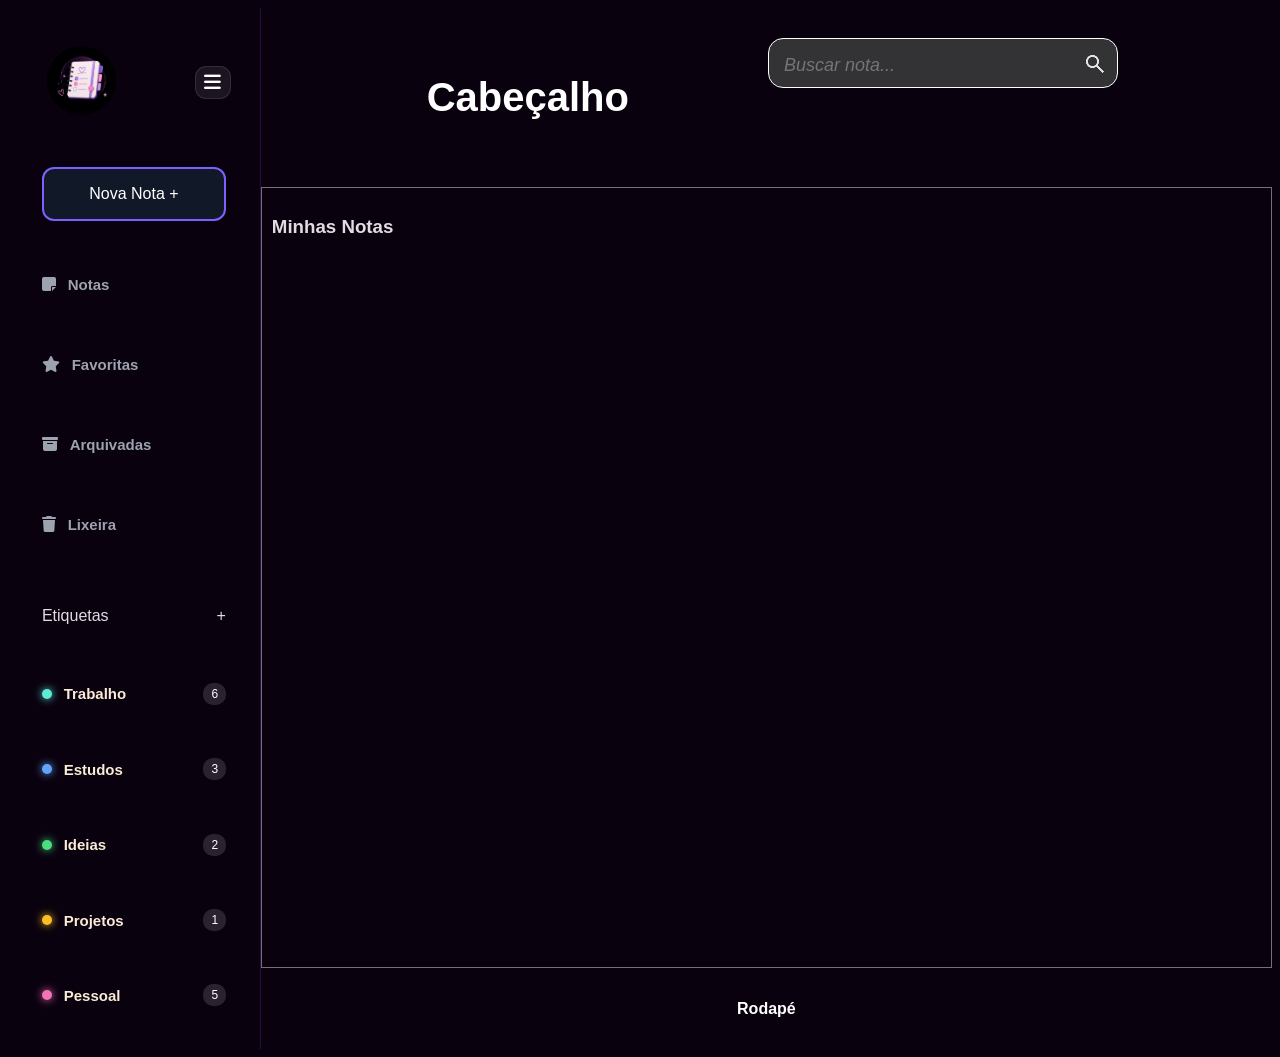
==== notas-main/index.html @ 5a594207 "ajuste sidebar" ====
<!DOCTYPE html>
<html lang="pt-br">
  <head>
    <title>Notas</title>
    <meta charset="utf-8">
    <meta name="viewport" content="width=device-width, initial-scale=1">
    <link rel="icon" type="image/x-icon" href="imagens/logoNotas.png">
    <script src="js/app.js"></script>
    <link rel="stylesheet" href="css/style.css">
    <link rel="stylesheet" href="css/sidebar.css">
    <link rel="stylesheet" href="https://cdnjs.cloudflare.com/ajax/libs/font-awesome/6.5.1/css/all.min.css"> <!--adiciona os ícones das etiquetas-->
  </head>
  <body>
    <div class="container">
      <div class="header">
        <div><h1> Cabeçalho </h1></div>
        <div id="divBusca">
          <input type="text" id="txtBusca" placeholder="Buscar nota..."/>
          <img src="imagens/lupa.png" id="btnBusca" alt="Buscar"/>
        </div>
      </div>

      <div class="menu" id="menu"> <!--parte do sidebar-->
        <div id="topoSidebar">
          <div id="logoSidebar">
            <img src="imagens/logoNotas.png" alt="Logo Neo Keep">
          </div>

          <button id="botaoMenu">
            <i class="fa-solid fa-bars"></i> <!--ícone botão-->
          </button>
        </div>

        <div id="novaNota"><button id="criarNota"> Nova Nota   +</button></div>
        <div id="abas">
          <div class="aba">
            <i class="fa-solid fa-note-sticky"></i>
            <h2>Notas</h2>
          </div>

          <div class="aba">
            <i class="fa-solid fa-star"></i>
            <h2>Favoritas</h2>
          </div>

          <div class="aba">
            <i class="fa-solid fa-box-archive"></i>
            <h2>Arquivadas</h2>
          </div>

          <div class="aba">
            <i class="fa-solid fa-trash"></i>
            <h2>Lixeira</h2>
          </div>
          
        </div>
        <div id="Etiquetas">
          <button id="criarEtiqueta">
            <span>Etiquetas</span>
            <span>+</span>
          </button>

          <div class="etiqueta">
              <span class="bolinha trabalho"></span>
              <h2>Trabalho</h2>
              <span class="contador">6</span>
          </div>

          <div class="etiqueta">
              <span class="bolinha estudos"></span>
              <h2>Estudos</h2>
              <span class="contador">3</span>
          </div>

          <div class="etiqueta">
              <span class="bolinha ideias"></span>
              <h2>Ideias</h2>
              <span class="contador">2</span>
          </div>

          <div class="etiqueta">
              <span class="bolinha projetos"></span>
              <h2>Projetos</h2>
              <span class="contador">1</span>
          </div>

          <div class="etiqueta">
              <span class="bolinha pessoal"></span>
              <h2>Pessoal</h2>
              <span class="contador">5</span>

          </div>
        </div>
      </div>
      <div class="content">
        <h3>Minhas Notas</h3>
      </div>
      <div class="footer"><h4>Rodapé</h4></div>
    </div>

  <script src="js/sidebar.js"></script>
  </body>
</html>
---- notas-main/css/style.css ----
* {
  box-sizing: border-box;
}

body {
  font-family: Arial, Helvetica, sans-serif;
  background-color: #0a010f;
}

.container {
  display: grid;
  grid-template-areas:
    "menu header"
    "menu content"
    "menu footer";
  grid-template-rows: auto 1fr auto;
  grid-template-columns: 20% 80%;
  min-height: 100vh;
}
.container div { 
  padding: 10px;
}
.container div.header {
  grid-area: header;
  text-align: center;
  background-color: #0a010f;
  padding: 30px;
  text-align: center;
  font-size: 20px;
  color: white;
}
.container div.menu {
  grid-area: menu;
  background-color: #0a010f;
  
}
.container div.content {
  grid-area: content;
  background-color: #0a010f;
  color: #e2dce2;
  border: 0.5px solid #e2dce280;
  
}
.container div.footer {
  grid-area: footer;
  text-align: center;  
  background-color: #0a010f;
  padding: 10px;
  color: white;
}

h2{
    color:antiquewhite;
    font-size: 15px;
}

.header{
  display: grid;
  grid-template-columns: 2fr 2fr;
  gap: 3px;
  padding: 5px;
}

#divBusca{
  background-color:#333235;
  border:solid 1px;
  border-radius:15px;
  width:350px;
  height: 50px;
}

#txtBusca{
  float:left;
  background-color:transparent;
  padding-left:5px;
  font-style:italic;
  font-size:18px;
  border:none;
  height:32px;
  width:260px;
}

#btnBusca{
  float: right;
  margin-top: 1%;
}
---- notas-main/css/sidebar.css ----
#criarNota{
    width: 95%;
    padding: 1rem; /*rem é relativo ao tamanho padrão da fonte da página (1rem = 16px)*/
    border: 2px solid #7b61ff;
    border-radius: 12px;
    background-color: #111827;
    color: white;
    font-size: 1rem;
    cursor: pointer; /*mouse muda para um item clicável*/
    transition: 0.5s;
}

#criarNota:hover{
    background-color: #1e293b;
    border-color: #9f7aea;
    transform: translateY(-2px); /*o botão se move para cima*/
}

#menu{
    display: flex;
    flex-direction: column;
    gap: 2vh;
    padding: 2vh 1.5vw;
    border-right: 1px solid #2a0b42;
    min-height: 100vh;
    transition: transform 0.4s;
}

#novaNota{
    display: flex;
    justify-content: center;
}

#abas{
    display: grid;
    gap: 2vh;
    padding: 0.5vh;
}

.aba{
    display: flex;
    align-items: center;
    gap: 12px;
    padding: 0.1vh 5%;
    border-radius: 10px;
    cursor: pointer;
    transition: 0.3s;
}

.aba i, .aba h2{ /*o ícone e a escrita ficam cinza*/
    color: #9ca3af;
    transition: 0.3s;
}

.aba:hover{
    background-color: rgba(123, 97, 255, 0.08);
    border-right: 4px solid #8b5cf6;
    color:#8b5cf6;
}

.aba:hover i,.aba:hover h2{
    color: #f8fafc;
}

#Etiquetas{
    display: grid;
    gap: 1.5vh;
    padding: 0.5vh;
}

.etiqueta{
    display: flex;
    align-items: center;
    gap: 12px;
    padding: 1.2vh 4%;
    border-radius: 10px;
    cursor: pointer;
    transition: 0.5s;
}

#criarEtiqueta{
    width: 100%;
    height: 7.5vh;
    display: flex;
    align-items: center;
    justify-content: space-between;
    padding: 10% 5%;
    background-color: transparent;
    color: #e2dce2;
    border: none;
    border-radius: 12px;
    font-size: 1rem;
    cursor: pointer;
    transition: 0.3s;
}

#criarEtiqueta:hover{
    background-color: rgba(123, 97, 255, 0.08);
}

#logoSidebar img{
    width: 50%;
    height: auto;
    border-radius: 50%;
}

.bolinha{
    width: 10px;
    height: 10px;
    border-radius: 50%;
}

.bolinha.trabalho{
    background-color: #5eead4;
    box-shadow: 0 0 8px #5eead4;
}

.bolinha.estudos{
    background-color: #60a5fa;
    box-shadow: 0 0 8px #60a5fa;
}

.bolinha.ideias{
    background-color: #4ade80;
    box-shadow: 0 0 8px #4ade80;
}

.bolinha.projetos{
    background-color: #fbbf24;
    box-shadow: 0 0 8px #fbbf24;
}

.bolinha.pessoal{
    background-color: #f472b6;
    box-shadow: 0 0 8px #f472b6;
}

.contador{
    margin-left: auto;
    color: white;
    font-size: 12px;
    padding: 4px 8px;
    border-radius: 10px;
    background-color: rgba(229, 231, 235, 0.15);
}

/* quando a aba é selecionada por um click*/
.aba.ativa{
    background-color: rgba(123, 97, 255, 0.08);
    border-right: 4px solid #8b5cf6;
}

.aba.ativa i, .aba.ativa h2{
    color: #f8fafc;
}

#botaoMenu{
    display: flex;
    align-items: center;
    justify-content: center;
    width: 13rem;
    height: 2.1rem;
    background-color: rgba(255, 255, 255, 0.08);
    border: 1px solid rgba(255, 255, 255, 0.1);
    border-radius: 0.7rem;
    color: white;
    font-size: 1.2rem;
    cursor: pointer;
    transition: 0.3s;
}

#botaoMenu:hover{
    background-color: rgba(255, 255, 255, 0.15);
}

#menu.menuFechado{
    transform: translateX(-75%);
}

#topoSidebar{
    display: flex;
    align-items: center;
    justify-content: space-between;
}

@media(max-width: 768px){
    #menu{
        width: 70%;
    }
    #botaoMenu{
        display: block;
    }
}
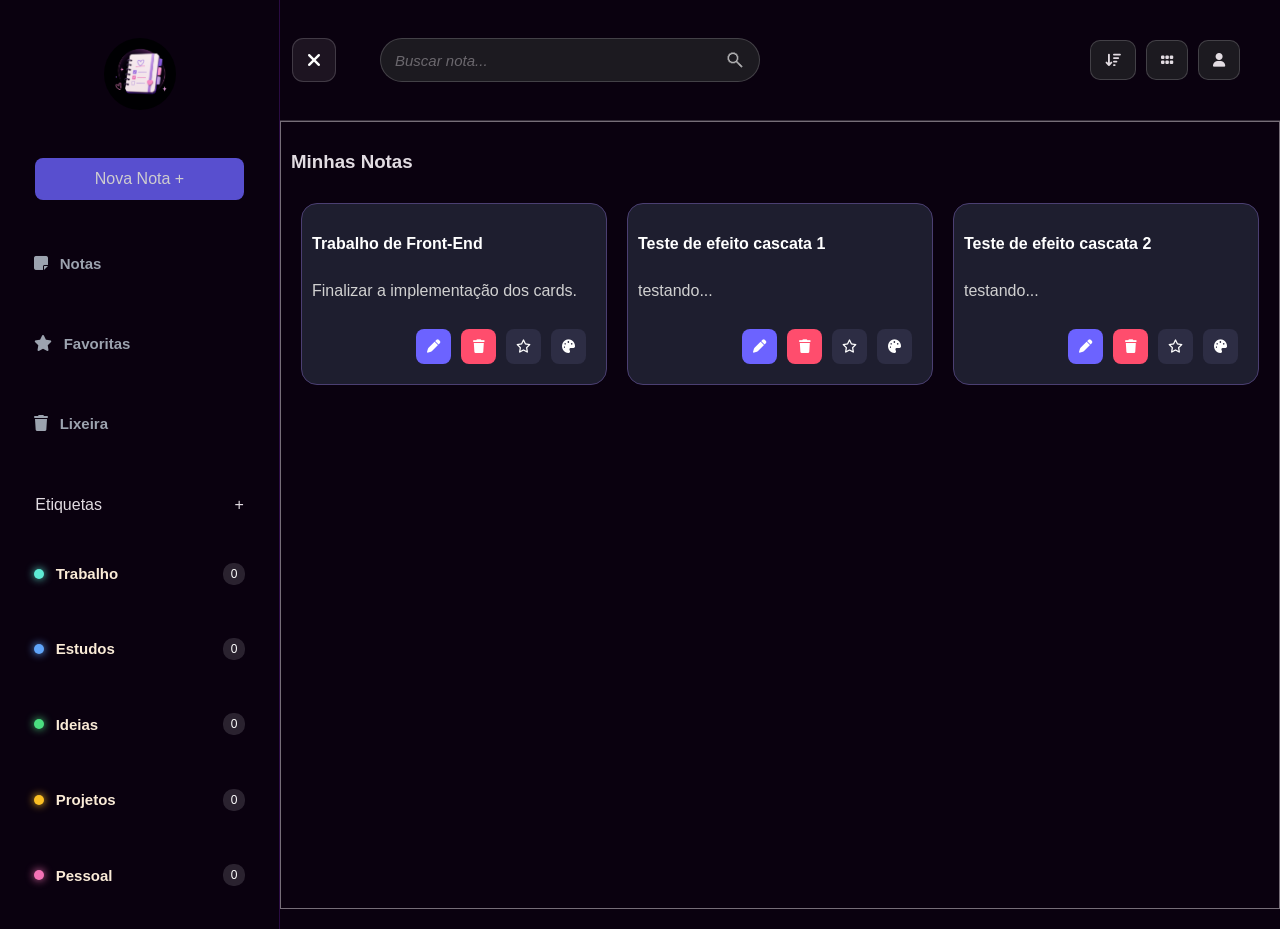
==== commit d6bb64c4: "Implementa favoritos e lixeira e ajusta interface" ====
--- a/notas-main/index.html
+++ b/notas-main/index.html
@@ -1,103 +1,238 @@
 <!DOCTYPE html>
 <html lang="pt-br">
-  <head>
-    <title>Notas</title>
-    <meta charset="utf-8">
-    <meta name="viewport" content="width=device-width, initial-scale=1">
-    <link rel="icon" type="image/x-icon" href="imagens/logoNotas.png">
-    <script src="js/app.js"></script>
-    <link rel="stylesheet" href="css/style.css">
-    <link rel="stylesheet" href="css/sidebar.css">
-    <link rel="stylesheet" href="https://cdnjs.cloudflare.com/ajax/libs/font-awesome/6.5.1/css/all.min.css"> <!--adiciona os ícones das etiquetas-->
-  </head>
-  <body>
-    <div class="container">
-      <div class="header">
-        <div><h1> Cabeçalho </h1></div>
-        <div id="divBusca">
-          <input type="text" id="txtBusca" placeholder="Buscar nota..."/>
-          <img src="imagens/lupa.png" id="btnBusca" alt="Buscar"/>
-        </div>
-      </div>
-
-      <div class="menu" id="menu"> <!--parte do sidebar-->
-        <div id="topoSidebar">
-          <div id="logoSidebar">
-            <img src="imagens/logoNotas.png" alt="Logo Neo Keep">
+
+<head>
+  <title>Notas</title>
+  <meta charset="utf-8">
+  <meta name="viewport" content="width=device-width, initial-scale=1">
+  <link rel="icon" type="image/x-icon" href="imagens/logoNotas.png">
+  <script src="js/header.js"></script>
+  <script src="js/extras.js" defer></script>
+  <link rel="stylesheet" href="css/style.css">
+  <link rel="stylesheet" href="css/sidebar.css">
+  <link rel="stylesheet" href="css/header.css">
+  <link rel="stylesheet" href="css/cards.css">
+  <link rel="stylesheet" href="css/extras.css">
+  <link rel="stylesheet" href="https://cdnjs.cloudflare.com/ajax/libs/font-awesome/6.5.1/css/all.min.css">
+  <!--adiciona os ícones das etiquetas-->
+</head>
+
+<body>
+  <div class="container">
+    <button id="botaoMenu" type="button" aria-label="Abrir ou fechar menu" aria-controls="menu" aria-expanded="true">
+      <i class="fa-solid fa-bars"></i>
+    </button>
+
+    <div class="header">
+
+
+      <div id="divBusca">
+        <input type="text" id="txtBusca" placeholder="Buscar nota..." />
+        <img src="imagens/lupa.png" id="btnBusca" alt="Buscar" />
+      </div>
+
+      <div id="acoesHeader">
+        <button class="btnHeader" id="btnOrdenar" title="Ordenar">
+          <i class="fa-solid fa-arrow-down-wide-short"></i>
+        </button>
+        <button class="btnHeader" id="btnVisualizacao" title="Alternar visualização">
+          <i class="fa-solid fa-grip"></i>
+        </button>
+        <button class="btnHeader" id="btnPerfil" title="Perfil">
+          <i class="fa-solid fa-user"></i>
+        </button>
+      </div>
+    </div>
+
+
+    <div class="menu" id="menu"> <!--parte do sidebar-->
+      <div id="topoSidebar">
+        <div id="logoSidebar">
+          <img src="imagens/logoNotas.png" alt="Logo Neo Keep">
+        </div>
+      </div>
+      <div id="novaNota">
+        <button id="criarNota"> Nova Nota +</button>
+      </div>
+      <div id="abas">
+
+        <div class="aba" id="btnNotas">
+          <i class="fa-solid fa-note-sticky"></i>
+          <h2>Notas</h2>
+        </div>
+
+        <div class="aba" id="btnFavoritas">
+          <i class="fa-solid fa-star"></i>
+          <h2>Favoritas</h2>
+        </div>
+
+        <div class="aba" id="btnLixeira">
+          <i class="fa-solid fa-trash"></i>
+          <h2>Lixeira</h2>
+        </div>
+
+      </div>
+
+      <div id="Etiquetas">
+
+        <button id="criarEtiqueta">
+          <span>Etiquetas</span>
+          <span>+</span>
+        </button>
+
+        <div class="etiqueta">
+          <span class="bolinha trabalho"></span>
+          <h2>Trabalho</h2>
+          <span class="contador" data-etiqueta="trabalho">0</span>
+        </div>
+
+        <div class="etiqueta">
+          <span class="bolinha estudos"></span>
+          <h2>Estudos</h2>
+          <span class="contador" data-etiqueta="estudos">0</span>
+        </div>
+
+        <div class="etiqueta">
+          <span class="bolinha ideias"></span>
+          <h2>Ideias</h2>
+          <span class="contador" data-etiqueta="ideias">0</span>
+        </div>
+
+        <div class="etiqueta">
+          <span class="bolinha projetos"></span>
+          <h2>Projetos</h2>
+          <span class="contador" data-etiqueta="projetos">0</span>
+        </div>
+
+        <div class="etiqueta">
+          <span class="bolinha pessoal"></span>
+          <h2>Pessoal</h2>
+          <span class="contador" data-etiqueta="pessoal">0</span>
+        </div>
+
+      </div>
+    </div>
+
+    <div class="content">
+      <h3>Minhas Notas</h3>
+
+      <div class="notes-grid">
+
+        <div class="note-card">
+          <h4 class="note-title">Trabalho de Front-End</h4>
+
+          <p class="note-description">
+            Finalizar a implementação dos cards.
+          </p>
+
+          <div class="card-actions">
+            <button class="edit-btn">
+              <i class="fa-solid fa-pen"></i>
+            </button>
+
+            <button class="delete-btn">
+              <i class="fa-solid fa-trash"></i>
+            </button>
+
+            <button class="favorite-btn">
+              <i class="fa-regular fa-star"></i>
+            </button>
+
+            <div class="color-picker-wrapper">
+              <button class="color-btn" title="Mudar cor">
+                <i class="fa-solid fa-palette"></i>
+              </button>
+
+              <div class="color-dropdown">
+                <span class="color-dot roxo" data-cor="cor-roxo"></span>
+                <span class="color-dot azul" data-cor="cor-azul"></span>
+                <span class="color-dot verde" data-cor="cor-verde"></span>
+                <span class="color-dot rosa" data-cor="cor-rosa"></span>
+                <span class="color-dot amarelo" data-cor="cor-amarelo"></span>
+              </div>
+            </div>
           </div>
-
-          <button id="botaoMenu">
-            <i class="fa-solid fa-bars"></i> <!--ícone botão-->
-          </button>
-        </div>
-
-        <div id="novaNota"><button id="criarNota"> Nova Nota   +</button></div>
-        <div id="abas">
-          <div class="aba">
-            <i class="fa-solid fa-note-sticky"></i>
-            <h2>Notas</h2>
+        </div>
+
+        <div class="note-card">
+          <h4 class="note-title">Teste de efeito cascata 1</h4>
+
+          <p class="note-description">
+            testando...
+          </p>
+          <div class="card-actions">
+            <button class="edit-btn">
+              <i class="fa-solid fa-pen"></i>
+            </button>
+
+            <button class="delete-btn">
+              <i class="fa-solid fa-trash"></i>
+            </button>
+
+            <button class="favorite-btn">
+              <i class="fa-regular fa-star"></i>
+            </button>
+
+            <div class="color-picker-wrapper">
+              <button class="color-btn" title="Mudar cor">
+                <i class="fa-solid fa-palette"></i>
+              </button>
+
+              <div class="color-dropdown">
+                <span class="color-dot roxo" data-cor="cor-roxo"></span>
+                <span class="color-dot azul" data-cor="cor-azul"></span>
+                <span class="color-dot verde" data-cor="cor-verde"></span>
+                <span class="color-dot rosa" data-cor="cor-rosa"></span>
+                <span class="color-dot amarelo" data-cor="cor-amarelo"></span>
+              </div>
+            </div>
           </div>
-
-          <div class="aba">
-            <i class="fa-solid fa-star"></i>
-            <h2>Favoritas</h2>
+        </div>
+
+        <div class="note-card">
+          <h4 class="note-title">Teste de efeito cascata 2</h4>
+
+          <p class="note-description">
+            testando...
+          </p>
+          <div class="card-actions">
+            <button class="edit-btn">
+              <i class="fa-solid fa-pen"></i>
+            </button>
+
+            <button class="delete-btn">
+              <i class="fa-solid fa-trash"></i>
+            </button>
+
+            <button class="favorite-btn">
+              <i class="fa-regular fa-star"></i>
+            </button>
+
+            <div class="color-picker-wrapper">
+              <button class="color-btn" title="Mudar cor">
+                <i class="fa-solid fa-palette"></i>
+              </button>
+
+              <div class="color-dropdown">
+                <span class="color-dot roxo" data-cor="cor-roxo"></span>
+                <span class="color-dot azul" data-cor="cor-azul"></span>
+                <span class="color-dot verde" data-cor="cor-verde"></span>
+                <span class="color-dot rosa" data-cor="cor-rosa"></span>
+                <span class="color-dot amarelo" data-cor="cor-amarelo"></span>
+              </div>
+            </div>
           </div>
-
-          <div class="aba">
-            <i class="fa-solid fa-box-archive"></i>
-            <h2>Arquivadas</h2>
-          </div>
-
-          <div class="aba">
-            <i class="fa-solid fa-trash"></i>
-            <h2>Lixeira</h2>
-          </div>
-          
-        </div>
-        <div id="Etiquetas">
-          <button id="criarEtiqueta">
-            <span>Etiquetas</span>
-            <span>+</span>
-          </button>
-
-          <div class="etiqueta">
-              <span class="bolinha trabalho"></span>
-              <h2>Trabalho</h2>
-              <span class="contador">6</span>
-          </div>
-
-          <div class="etiqueta">
-              <span class="bolinha estudos"></span>
-              <h2>Estudos</h2>
-              <span class="contador">3</span>
-          </div>
-
-          <div class="etiqueta">
-              <span class="bolinha ideias"></span>
-              <h2>Ideias</h2>
-              <span class="contador">2</span>
-          </div>
-
-          <div class="etiqueta">
-              <span class="bolinha projetos"></span>
-              <h2>Projetos</h2>
-              <span class="contador">1</span>
-          </div>
-
-          <div class="etiqueta">
-              <span class="bolinha pessoal"></span>
-              <h2>Pessoal</h2>
-              <span class="contador">5</span>
-
-          </div>
-        </div>
-      </div>
-      <div class="content">
-        <h3>Minhas Notas</h3>
-      </div>
-      <div class="footer"><h4>Rodapé</h4></div>
-    </div>
-
+        </div>
+
+      </div>
+    </div>
+
+    <div class="footer">
+    </div>
+
+  </div>
   <script src="js/sidebar.js"></script>
-  </body>
-</html>
+  <script src="js/cards.js"></script>
+</body>
+
+</html>
--- a/notas-main/css/style.css
+++ b/notas-main/css/style.css
@@ -2,7 +2,15 @@
   box-sizing: border-box;
 }
 
+:root {
+  --sidebar-width: 280px;
+  --sidebar-mobile-width: min(82vw, 320px);
+}
+
 body {
+  margin: 0;
+  min-height: 100vh;
+  overflow-x: hidden;
   font-family: Arial, Helvetica, sans-serif;
   background-color: #0a010f;
 }
@@ -14,73 +22,135 @@
     "menu content"
     "menu footer";
   grid-template-rows: auto 1fr auto;
-  grid-template-columns: 20% 80%;
+  grid-template-columns: var(--sidebar-width) minmax(0, 1fr);
   min-height: 100vh;
+  transition: grid-template-columns 0.4s ease;
 }
-.container div { 
+
+.container.menuFechado {
+  grid-template-columns: 0 minmax(0, 1fr);
+}
+
+.container div {
   padding: 10px;
 }
+
 .container div.header {
   grid-area: header;
-  text-align: center;
   background-color: #0a010f;
   padding: 30px;
-  text-align: center;
   font-size: 20px;
   color: white;
 }
+
 .container div.menu {
   grid-area: menu;
   background-color: #0a010f;
-  
 }
+
 .container div.content {
   grid-area: content;
+  min-width: 0;
   background-color: #0a010f;
   color: #e2dce2;
   border: 0.5px solid #e2dce280;
-  
 }
+
 .container div.footer {
   grid-area: footer;
-  text-align: center;  
+  text-align: center;
   background-color: #0a010f;
   padding: 10px;
   color: white;
 }
 
-h2{
-    color:antiquewhite;
-    font-size: 15px;
+h2 {
+  color: antiquewhite;
+  font-size: 15px;
 }
 
-.header{
+.header {
   display: grid;
-  grid-template-columns: 2fr 2fr;
-  gap: 3px;
-  padding: 5px;
+  grid-template-columns: minmax(180px, 1fr) minmax(220px, 350px) auto;
+  align-items: center;
+  gap: 16px;
 }
 
-#divBusca{
-  background-color:#333235;
-  border:solid 1px;
-  border-radius:15px;
-  width:350px;
-  height: 50px;
+.header h1 {
+  margin: 0;
 }
 
-#txtBusca{
-  float:left;
-  background-color:transparent;
-  padding-left:5px;
-  font-style:italic;
-  font-size:18px;
-  border:none;
-  height:32px;
-  width:260px;
+#divBusca {
+  width: 100%;
+  height: 50px;
+  display: flex;
+  align-items: center;
+  gap: 8px;
+  background-color: #333235;
+  border: solid 1px;
+  border-radius: 15px;
 }
 
-#btnBusca{
-  float: right;
-  margin-top: 1%;
+#txtBusca {
+  min-width: 0;
+  flex: 1;
+  background-color: transparent;
+  padding-left: 5px;
+  font-style: italic;
+  font-size: 18px;
+  border: none;
+  height: 32px;
+  color: white;
+  outline: none;
 }
+
+#btnBusca {
+  width: 24px;
+  height: 24px;
+  object-fit: contain;
+}
+
+@media (max-width: 768px) {
+  .container,
+  .container.menuFechado {
+    grid-template-areas:
+      "header"
+      "content"
+      "footer";
+    grid-template-columns: minmax(0, 1fr);
+  }
+
+  .container div.menu {
+    grid-area: auto;
+  }
+
+  .container div.header {
+    padding: 76px 16px 20px;
+  }
+
+  .header {
+    grid-template-columns: 1fr;
+    justify-items: stretch;
+  }
+
+  #acoesHeader {
+    display: flex;
+    justify-content: flex-start;
+    gap: 8px;
+  }
+}
+
+@media (max-width: 480px) {
+  .container div.header {
+    padding-left: 12px;
+    padding-right: 12px;
+  }
+
+  .header h1 {
+    font-size: 1.7rem;
+  }
+
+  #txtBusca {
+    font-size: 16px;
+  }
+}
--- a/notas-main/css/sidebar.css
+++ b/notas-main/css/sidebar.css
@@ -1,43 +1,55 @@
-#criarNota{
+#criarNota {
     width: 95%;
-    padding: 1rem; /*rem é relativo ao tamanho padrão da fonte da página (1rem = 16px)*/
+    padding: 1rem;
     border: 2px solid #7b61ff;
     border-radius: 12px;
     background-color: #111827;
     color: white;
     font-size: 1rem;
-    cursor: pointer; /*mouse muda para um item clicável*/
+    cursor: pointer;
     transition: 0.5s;
 }
 
-#criarNota:hover{
+#criarNota:hover {
     background-color: #1e293b;
     border-color: #9f7aea;
-    transform: translateY(-2px); /*o botão se move para cima*/
-}
-
-#menu{
+    transform: translateY(-2px);
+}
+
+#menu {
+    width: var(--sidebar-width);
+    min-width: 0;
+    max-width: 100vw;
     display: flex;
     flex-direction: column;
     gap: 2vh;
     padding: 2vh 1.5vw;
     border-right: 1px solid #2a0b42;
     min-height: 100vh;
-    transition: transform 0.4s;
-}
-
-#novaNota{
-    display: flex;
-    justify-content: center;
-}
-
-#abas{
+    overflow-x: hidden;
+    overflow-y: auto;
+    transform: translateX(0);
+    transition: transform 0.4s ease, box-shadow 0.4s ease;
+    will-change: transform;
+}
+
+#menu.menuFechado {
+    transform: translateX(-100%);
+    pointer-events: none;
+}
+
+#novaNota {
+    display: flex;
+    justify-content: center;
+}
+
+#abas {
     display: grid;
     gap: 2vh;
     padding: 0.5vh;
 }
 
-.aba{
+.aba {
     display: flex;
     align-items: center;
     gap: 12px;
@@ -47,28 +59,30 @@
     transition: 0.3s;
 }
 
-.aba i, .aba h2{ /*o ícone e a escrita ficam cinza*/
+.aba i,
+.aba h2 {
     color: #9ca3af;
     transition: 0.3s;
 }
 
-.aba:hover{
+.aba:hover {
     background-color: rgba(123, 97, 255, 0.08);
     border-right: 4px solid #8b5cf6;
-    color:#8b5cf6;
-}
-
-.aba:hover i,.aba:hover h2{
+    color: #8b5cf6;
+}
+
+.aba:hover i,
+.aba:hover h2 {
     color: #f8fafc;
 }
 
-#Etiquetas{
+#Etiquetas {
     display: grid;
     gap: 1.5vh;
     padding: 0.5vh;
 }
 
-.etiqueta{
+.etiqueta {
     display: flex;
     align-items: center;
     gap: 12px;
@@ -78,13 +92,13 @@
     transition: 0.5s;
 }
 
-#criarEtiqueta{
+#criarEtiqueta {
     width: 100%;
-    height: 7.5vh;
+    min-height: 48px;
     display: flex;
     align-items: center;
     justify-content: space-between;
-    padding: 10% 5%;
+    padding: 0 5%;
     background-color: transparent;
     color: #e2dce2;
     border: none;
@@ -94,48 +108,55 @@
     transition: 0.3s;
 }
 
-#criarEtiqueta:hover{
+#criarEtiqueta:hover {
     background-color: rgba(123, 97, 255, 0.08);
 }
 
-#logoSidebar img{
-    width: 50%;
-    height: auto;
+#logoSidebar {
+    display: flex;
+    justify-content: center;
+}
+
+#logoSidebar img {
+    width: 72px;
+    height: 72px;
+    object-fit: cover;
     border-radius: 50%;
 }
 
-.bolinha{
+.bolinha {
     width: 10px;
     height: 10px;
+    flex: 0 0 10px;
     border-radius: 50%;
 }
 
-.bolinha.trabalho{
+.bolinha.trabalho {
     background-color: #5eead4;
     box-shadow: 0 0 8px #5eead4;
 }
 
-.bolinha.estudos{
+.bolinha.estudos {
     background-color: #60a5fa;
     box-shadow: 0 0 8px #60a5fa;
 }
 
-.bolinha.ideias{
+.bolinha.ideias {
     background-color: #4ade80;
     box-shadow: 0 0 8px #4ade80;
 }
 
-.bolinha.projetos{
+.bolinha.projetos {
     background-color: #fbbf24;
     box-shadow: 0 0 8px #fbbf24;
 }
 
-.bolinha.pessoal{
+.bolinha.pessoal {
     background-color: #f472b6;
     box-shadow: 0 0 8px #f472b6;
 }
 
-.contador{
+.contador {
     margin-left: auto;
     color: white;
     font-size: 12px;
@@ -144,51 +165,97 @@
     background-color: rgba(229, 231, 235, 0.15);
 }
 
-/* quando a aba é selecionada por um click*/
-.aba.ativa{
+.aba.ativa {
     background-color: rgba(123, 97, 255, 0.08);
     border-right: 4px solid #8b5cf6;
 }
 
-.aba.ativa i, .aba.ativa h2{
+.aba.ativa i,
+.aba.ativa h2 {
     color: #f8fafc;
 }
 
-#botaoMenu{
-    display: flex;
-    align-items: center;
-    justify-content: center;
-    width: 13rem;
-    height: 2.1rem;
+#botaoMenu {
+    position: absolute;
+    top: 2.4rem;
+    left: calc(var(--sidebar-width) + 0.75rem);
+    z-index: 1000;
+    display: flex;
+    align-items: center;
+    justify-content: center;
+    width: 2.75rem;
+    height: 2.755rem;
+    padding: 0;
     background-color: rgba(255, 255, 255, 0.08);
-    border: 1px solid rgba(255, 255, 255, 0.1);
+    border: 1px solid rgba(255, 255, 255, 0.16);
     border-radius: 0.7rem;
     color: white;
     font-size: 1.2rem;
     cursor: pointer;
-    transition: 0.3s;
-}
-
-#botaoMenu:hover{
+    transition: left 0.4s ease, background-color 0.3s ease, transform 0.3s ease;
+}
+
+#botaoMenu:hover {
     background-color: rgba(255, 255, 255, 0.15);
-}
-
-#menu.menuFechado{
-    transform: translateX(-75%);
-}
-
-#topoSidebar{
-    display: flex;
-    align-items: center;
-    justify-content: space-between;
-}
-
-@media(max-width: 768px){
-    #menu{
-        width: 70%;
-    }
-    #botaoMenu{
-        display: block;
-    }
-}
-
+    transform: scale(1.04);
+}
+
+.container.menuFechado #botaoMenu {
+    left: 1rem;
+}
+
+#topoSidebar {
+    display: flex;
+    align-items: center;
+    justify-content: center;
+}
+
+@media (max-width: 768px) {
+    #menu {
+        position: fixed;
+        top: 0;
+        left: 0;
+        z-index: 900;
+        width: var(--sidebar-mobile-width);
+        height: 100vh;
+        padding: 80px 16px 24px;
+        background-color: #0a010f;
+        box-shadow: 18px 0 36px rgba(0, 0, 0, 0.45);
+    }
+
+    #menu.menuFechado {
+        transform: translateX(-100%);
+        box-shadow: none;
+    }
+
+    #botaoMenu {
+        left: calc(var(--sidebar-mobile-width) + 0.75rem);
+    }
+
+    .container.menuFechado #botaoMenu {
+        left: 1rem;
+    }
+
+    .container:not(.menuFechado)::before {
+        content: "";
+        position: fixed;
+        inset: 0;
+        z-index: 800;
+        background: rgba(0, 0, 0, 0.45);
+    }
+}
+
+@media (max-width: 480px) {
+    :root {
+        --sidebar-mobile-width: 86vw;
+    }
+
+    #menu {
+        width: var(--sidebar-mobile-width);
+    }
+
+    #botaoMenu {
+        width: 2.55rem;
+        height: 2.55rem;
+    }
+}
--- a/notas-main/css/header.css
+++ b/notas-main/css/header.css
@@ -0,0 +1,130 @@
+.header {
+  display: flex;
+  align-items: center;
+  justify-content: space-between;
+  gap: 16px;
+  padding: 14px 24px;
+  background-color: #0a010f;
+  border-bottom: 1px solid #e2dce233;
+}
+
+.header > div:first-child h1 {
+  margin: 0;
+  font-size: 20px;
+  font-weight: 600;
+  color: #e2dce2;
+  letter-spacing: 0.3px;
+}
+
+#divBusca {
+  display: flex;
+  align-items: center;
+  gap: 8px;
+  background-color: #1c1a20;
+  border: 1px solid #e2dce233;
+  border-radius: 999px;
+  width: 380px;
+  height: 44px;
+  padding: 0 14px;
+  transition: border-color .2s ease, box-shadow .2s ease, background-color .2s ease;
+  margin-left: 70px;
+}
+
+#divBusca:focus-within {
+  border-color: #b388ff;
+  background-color: #211e26;
+  box-shadow: 0 0 0 3px rgba(179, 136, 255, 0.18);
+}
+
+#txtBusca {
+  flex: 1;
+  background: transparent;
+  border: none;
+  outline: none;
+  color: #e2dce2;
+  font-size: 15px;
+  font-style: normal;
+  height: 100%;
+  padding: 0;
+  float: none;
+  width: auto;
+}
+
+#txtBusca::placeholder {
+  color: #e2dce266;
+  font-style: italic;
+}
+
+#btnBusca {
+  width: 20px;
+  height: 20px;
+  cursor: pointer;
+  opacity: 0.75;
+  transition: opacity .2s ease, transform .2s ease;
+  float: none;
+  margin: 0;
+}
+
+#btnBusca:hover {
+  opacity: 1;
+  transform: scale(1.08);
+}
+
+#acoesHeader {
+  display: flex;
+  align-items: center;
+  gap: 10px;
+}
+
+.btnHeader {
+  display: inline-flex;
+  align-items: center;
+  justify-content: center;
+  gap: 6px;
+  height: 40px;
+  min-width: 40px;
+  padding: 0 14px;
+  border-radius: 10px;
+  border: 1px solid #e2dce233;
+  background-color: #1c1a20;
+  color: #e2dce2;
+  font-size: 14px;
+  cursor: pointer;
+  transition: background-color .2s ease, border-color .2s ease,
+              transform .15s ease, box-shadow .2s ease;
+}
+
+.btnHeader i { font-size: 14px; }
+
+.btnHeader:hover {
+  background-color: #2a262f;
+  border-color: #b388ff66;
+}
+
+.btnHeader:focus-visible {
+  outline: none;
+  border-color: #b388ff;
+  box-shadow: 0 0 0 3px rgba(179, 136, 255, 0.2);
+}
+
+.btnHeader.is-clicked {
+  transform: scale(0.94);
+  background-color: #3a2f4a;
+  border-color: #b388ff;
+}
+
+.semResultados {
+  color: #e2dce2aa;
+  text-align: center;
+  padding: 24px;
+  font-style: italic;
+}
+
+@media (max-width: 768px) {
+  .header {
+    flex-wrap: wrap;
+    gap: 10px;
+  }
+  #divBusca { width: 100%; order: 3; }
+  #acoesHeader { order: 2; }
+}
--- a/notas-main/css/cards.css
+++ b/notas-main/css/cards.css
@@ -0,0 +1,69 @@
+.notes-grid {
+    display: grid;
+    grid-template-columns: repeat(auto-fill, minmax(280px, 1fr));
+    gap: 20px;
+    margin-top: 20px;
+}
+
+.note-title {
+    color: white;
+    margin-bottom: 10px;
+}
+
+.note-description {
+    color: #d1d1d1;
+    line-height: 1.5;
+}
+
+.card-actions {
+    display: flex;
+    justify-content: flex-end;
+    gap: 10px;
+    align-items: center;
+}
+
+.edit-btn,
+.delete-btn,
+.favorite-btn{
+    width: 35px;
+    height: 35px;
+
+    border: none;
+    border-radius: 8px;
+
+    cursor: pointer;
+
+    transition: all .2s ease;
+}
+
+.edit-btn {
+    background: #6c63ff;
+    color: white;
+}
+
+.delete-btn {
+    background: #ff4d6d;
+    color: white;
+}
+
+#criarNota {
+    background: #6c63ff;
+    opacity: 0.8;
+    color: white;
+
+    border: none;
+    border-radius: 8px;
+
+    padding: 12px 20px;
+
+    cursor: pointer;
+
+    transition: all .2s ease;
+}
+
+.favorite-btn {
+    background: #2d2d44;
+    color: white;
+}
+
+
--- a/notas-main/css/extras.css
+++ b/notas-main/css/extras.css
@@ -0,0 +1,242 @@
+.note-card {
+    background: #1e1e2f;
+    border: 1px solid #4b3f72;
+
+    border-radius: 16px;
+    padding: 20px;
+
+    min-height: 180px;
+
+    display: flex;
+    flex-direction: column;
+    justify-content: space-between;
+
+    transition: all 0.3s ease;
+
+    opacity: 0;
+    animation: aparecer .6s ease forwards;
+}
+
+.note-card.novo {
+    animation: abrirCard .4s ease forwards !important;
+    animation-delay: 0s !important;
+    opacity: 1; 
+}
+
+.note-card.removendo {
+    animation: fecharCard .8s ease forwards !important;
+}
+
+.note-card:nth-child(1) {
+    animation-delay: .1s;
+}
+
+.note-card:nth-child(2) {
+    animation-delay: .2s;
+}
+
+.note-card:nth-child(3) {
+    animation-delay: .3s;
+}
+
+.note-card:nth-child(4) {
+    animation-delay: .4s;
+}
+
+.note-card:hover {
+    transform: translateY(-5px) scale(1.02);
+
+    box-shadow:
+        0 0 15px rgba(205, 137, 231, 0.4),
+        0 0 30px rgba(128, 90, 213, 0.2);
+}
+
+.edit-btn:hover,
+.delete-btn:hover,
+.favorite-btn:hover,
+#criarNota:hover {
+    transform: scale(1.1);
+    box-shadow:
+        0 0 10px rgba(128, 90, 213, 0.2),
+        0 0 20px rgba(128, 90, 213, 0.3);
+}
+
+.edit-btn:active,
+.delete-btn:active,
+.favorite-btn:active,
+#criarNota:active {
+    transform: scale(.92);
+}
+
+.favorite-btn.active {
+    color: gold;
+}
+
+@keyframes aparecer {
+    from {
+        opacity: 0;
+        transform: translateY(15px);
+    }
+
+    to {
+        opacity: 1;
+        transform: translateY(0);
+    }
+}
+
+@keyframes estrela {
+
+    0% {
+        transform: scale(1);
+    }
+
+    50% {
+        transform: scale(1.4);
+    }
+
+    100% {
+        transform: scale(1);
+    }
+}
+
+@keyframes abrirCard {
+    from {
+        opacity: 0;
+        transform: translateY(20px);
+    }
+    to {
+        opacity: 1;
+        transform: translateY(0);
+    }
+}
+
+@keyframes fecharCard {
+    from {
+        opacity: 1;
+        transform: scale(1);
+    }
+
+    to {
+        opacity: 0;
+        transform: scale(.7);
+    }
+}
+
+/* mudança do sistema de cores dos cards a partir das etiquetas */
+.note-card.cor-roxo {
+    background: #2d1f4d;
+    border-color: #8b5cf6;
+}
+
+.note-card.cor-azul {
+    background: #1a2e4d;
+    border-color: #60a5fa;
+}
+
+.note-card.cor-verde {
+    background: #1a3d2e;
+    border-color: #4ade80;
+}
+
+.note-card.cor-rosa {
+    background: #3d1f30;
+    border-color: #f472b6;
+}
+
+.note-card.cor-amarelo {
+    background: #3d3318;
+    border-color: #fbbf24;
+}
+
+div.color-picker-wrapper {
+    position: relative;
+    display: flex;
+    align-items: center;
+    margin: 0;
+    padding: 0;
+}
+
+.color-btn {
+    width: 35px;
+    height: 35px;
+    margin: 0;
+    padding: 0;
+    box-sizing: border-box;
+    border: none;
+    border-radius: 8px;
+    background: #2d2d44;
+    color: white;
+    cursor: pointer;
+    transition: all .2s ease;
+    display: flex;
+    align-items: center;
+    justify-content: center;
+}
+
+.color-btn:hover {
+    transform: scale(1.1);
+    box-shadow: 0 0 10px rgba(128, 90, 213, 0.2), 0 0 20px rgba(128, 90, 213, 0.3);
+}
+
+.color-btn:active {
+    transform: scale(.92);
+}
+
+.color-dropdown {
+    position: absolute;
+    bottom: 110%;
+    right: 0;
+    display: flex;
+    gap: 6px;
+    background: #1e1e2f;
+    border: 1px solid #4b3f72;
+    border-radius: 10px;
+    padding: 8px;
+    opacity: 0;
+    visibility: hidden;
+    transform: translateY(5px);
+    transition: opacity .2s ease, transform .2s ease, visibility .2s ease;
+}
+
+.color-dropdown.aberto {
+    opacity: 1;
+    visibility: visible;
+    transform: translateY(0);
+}
+
+.color-dot {
+    width: 18px;
+    height: 18px;
+    border-radius: 50%;
+    cursor: pointer;
+    border: 2px solid transparent;
+    transition: transform .2s ease, border-color .2s ease;
+}
+
+.color-dot:hover {
+    transform: scale(1.2);
+}
+
+.color-dot.selecionada {
+    border-color: white;
+}
+
+.color-dot.roxo {
+    background: #8b5cf6;
+}
+
+.color-dot.azul {
+    background: #60a5fa;
+}
+
+.color-dot.verde {
+    background: #4ade80;
+}
+
+.color-dot.rosa {
+    background: #f472b6;
+}
+
+.color-dot.amarelo {
+    background: #fbbf24;
+}
